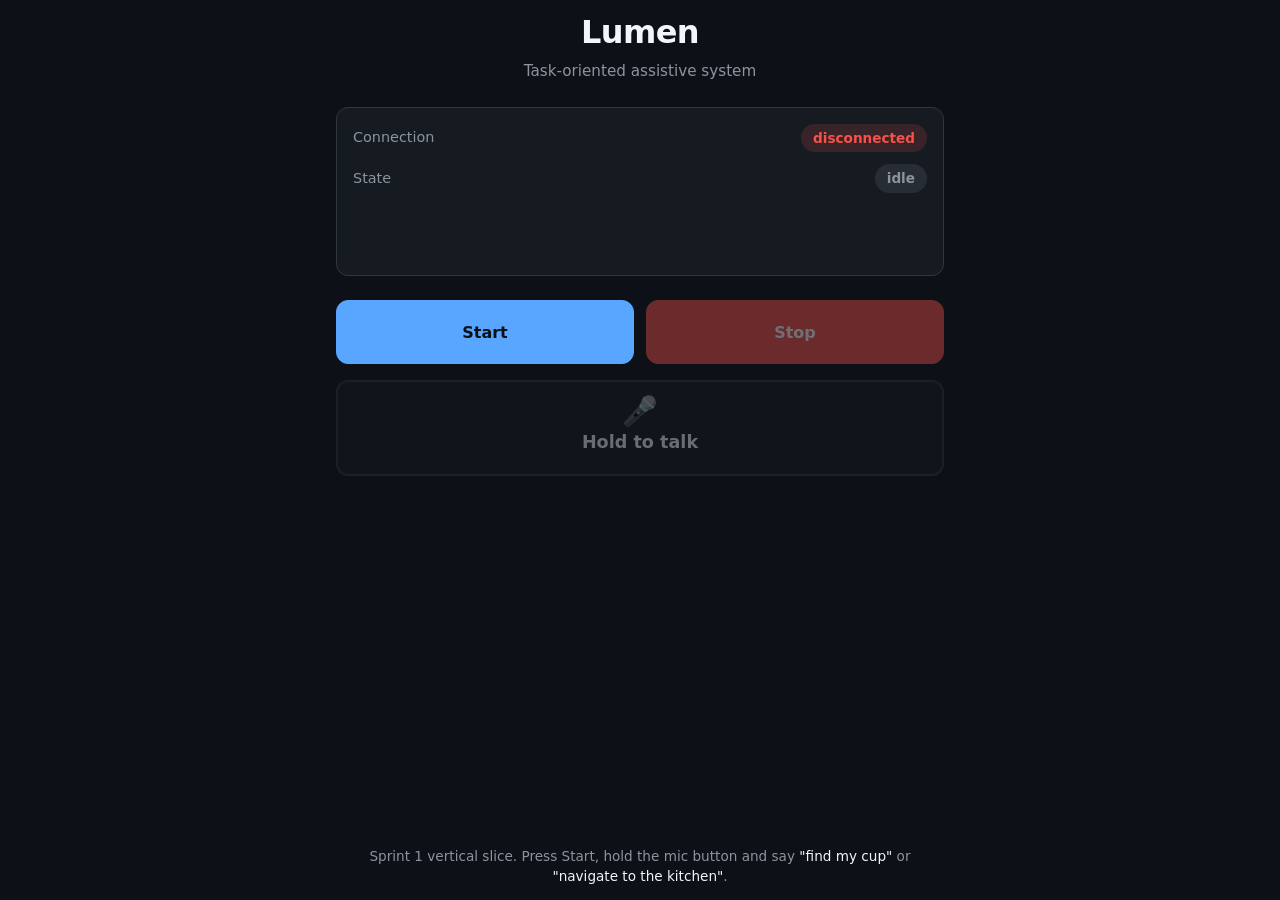
==== frontend/index.html @ 6b58550b "Initial Sprint 1 commit: monorepo, protocol, backend, frontend" ====
<!doctype html>
<html lang="en">
  <head>
    <meta charset="utf-8" />
    <meta name="viewport" content="width=device-width, initial-scale=1, viewport-fit=cover" />
    <meta name="theme-color" content="#0d1117" />
    <title>Lumen</title>
    <link rel="stylesheet" href="styles.css" />
  </head>
  <body>
    <main class="app">
      <header class="header">
        <h1 class="title">Lumen</h1>
        <p class="subtitle">Task-oriented assistive system</p>
      </header>

      <section class="status" aria-live="polite">
        <div class="status-row">
          <span class="status-label">Connection</span>
          <span id="conn-indicator" class="status-pill conn-disconnected">disconnected</span>
        </div>
        <div class="status-row">
          <span class="status-label">State</span>
          <span id="state-indicator" class="status-pill state-idle">idle</span>
        </div>
        <p id="last-transcription" class="transcription" aria-live="polite"></p>
        <p id="last-error" class="error-msg" role="alert"></p>
      </section>

      <section class="controls">
        <div class="primary-controls">
          <button id="btn-start" class="btn btn-start">Start</button>
          <button id="btn-stop" class="btn btn-stop" disabled>Stop</button>
        </div>

        <button
          id="btn-ptt"
          class="btn btn-ptt"
          disabled
          aria-label="Push to talk - hold while speaking"
        >
          <span class="ptt-icon" aria-hidden="true">&#127908;</span>
          <span class="ptt-label">Hold to talk</span>
        </button>
      </section>

      <video id="video-preview" class="video-preview" autoplay muted playsinline></video>

      <footer class="footer">
        <p>
          Sprint 1 vertical slice. Press Start, hold the mic button and say
          <em>"find my cup"</em> or <em>"navigate to the kitchen"</em>.
        </p>
      </footer>
    </main>

    <script type="module" src="js/app.js"></script>
  </body>
</html>
---- frontend/styles.css ----
/* Lumen - Sprint 1 frontend styles.
   Minimal, mobile-first, accessibility-friendly large touch targets. */

:root {
  --bg: #0d1117;
  --bg-elevated: #161b22;
  --fg: #f0f6fc;
  --fg-muted: #8b949e;
  --accent: #58a6ff;
  --accent-hover: #79b8ff;
  --danger: #f85149;
  --success: #3fb950;
  --warning: #d29922;
  --border: #30363d;
  --shadow: 0 4px 12px rgba(0, 0, 0, 0.5);
  --radius: 12px;
  --touch-target: 64px;
}

* { box-sizing: border-box; }

html, body {
  margin: 0;
  padding: 0;
  height: 100%;
  background: var(--bg);
  color: var(--fg);
  font-family: -apple-system, BlinkMacSystemFont, "Segoe UI", system-ui, sans-serif;
  font-size: 16px;
  line-height: 1.5;
  -webkit-tap-highlight-color: transparent;
  overscroll-behavior: none;
}

.app {
  max-width: 640px;
  margin: 0 auto;
  padding: env(safe-area-inset-top, 16px) 16px env(safe-area-inset-bottom, 16px);
  display: flex;
  flex-direction: column;
  gap: 24px;
  min-height: 100vh;
}

/* ---------- header ---------- */

.header {
  text-align: center;
  padding-top: 8px;
}

.title {
  margin: 0;
  font-size: 2rem;
  font-weight: 700;
  letter-spacing: -0.02em;
}

.subtitle {
  margin: 4px 0 0;
  color: var(--fg-muted);
  font-size: 0.95rem;
}

/* ---------- status panel ---------- */

.status {
  background: var(--bg-elevated);
  border: 1px solid var(--border);
  border-radius: var(--radius);
  padding: 16px;
  display: flex;
  flex-direction: column;
  gap: 12px;
}

.status-row {
  display: flex;
  justify-content: space-between;
  align-items: center;
}

.status-label {
  color: var(--fg-muted);
  font-size: 0.9rem;
}

.status-pill {
  padding: 4px 12px;
  border-radius: 999px;
  font-size: 0.85rem;
  font-weight: 600;
  font-variant-numeric: tabular-nums;
  text-transform: lowercase;
}

.conn-connected   { background: rgba(63, 185, 80, 0.15); color: var(--success); }
.conn-disconnected { background: rgba(248, 81, 73, 0.15); color: var(--danger); }
.conn-connecting  { background: rgba(210, 153, 34, 0.15); color: var(--warning); }

.state-idle          { background: rgba(139, 148, 158, 0.15); color: var(--fg-muted); }
.state-listening     { background: rgba(88, 166, 255, 0.15); color: var(--accent); }
.state-object_active { background: rgba(63, 185, 80, 0.15); color: var(--success); }
.state-nav_active    { background: rgba(63, 185, 80, 0.15); color: var(--success); }
.state-returning     { background: rgba(210, 153, 34, 0.15); color: var(--warning); }

.transcription {
  margin: 0;
  font-style: italic;
  color: var(--fg-muted);
  min-height: 1.4em;
}

.error-msg {
  margin: 0;
  color: var(--danger);
  min-height: 1.4em;
  font-size: 0.9rem;
}

/* ---------- controls ---------- */

.controls {
  display: flex;
  flex-direction: column;
  gap: 16px;
}

.primary-controls {
  display: flex;
  gap: 12px;
}

.btn {
  -webkit-appearance: none;
  appearance: none;
  border: 1px solid var(--border);
  border-radius: var(--radius);
  background: var(--bg-elevated);
  color: var(--fg);
  font-family: inherit;
  font-size: 1rem;
  font-weight: 600;
  padding: 12px 16px;
  min-height: var(--touch-target);
  cursor: pointer;
  transition: background 0.15s, transform 0.05s;
  user-select: none;
  -webkit-user-select: none;
  touch-action: manipulation;
}

.btn:active:not(:disabled) {
  transform: scale(0.98);
}

.btn:disabled {
  opacity: 0.4;
  cursor: not-allowed;
}

.btn-start { flex: 1; background: var(--accent); color: #0d1117; border-color: var(--accent); }
.btn-start:not(:disabled):hover { background: var(--accent-hover); }

.btn-stop { flex: 1; background: var(--danger); color: #fff; border-color: var(--danger); }

.btn-ptt {
  width: 100%;
  min-height: 96px;
  font-size: 1.1rem;
  display: flex;
  flex-direction: column;
  align-items: center;
  gap: 4px;
  background: var(--bg-elevated);
  border: 2px solid var(--border);
}

.btn-ptt.recording {
  background: var(--danger);
  border-color: var(--danger);
  color: #fff;
}

.ptt-icon {
  font-size: 1.8rem;
}

/* ---------- video ---------- */

.video-preview {
  width: 100%;
  aspect-ratio: 4 / 3;
  background: #000;
  border-radius: var(--radius);
  border: 1px solid var(--border);
  object-fit: cover;
  /* Hidden until camera is active. JS toggles .visible. */
  display: none;
}

.video-preview.visible {
  display: block;
}

/* ---------- footer ---------- */

.footer {
  margin-top: auto;
  text-align: center;
  color: var(--fg-muted);
  font-size: 0.85rem;
}

.footer em {
  color: var(--fg);
  font-style: normal;
  font-weight: 500;
}
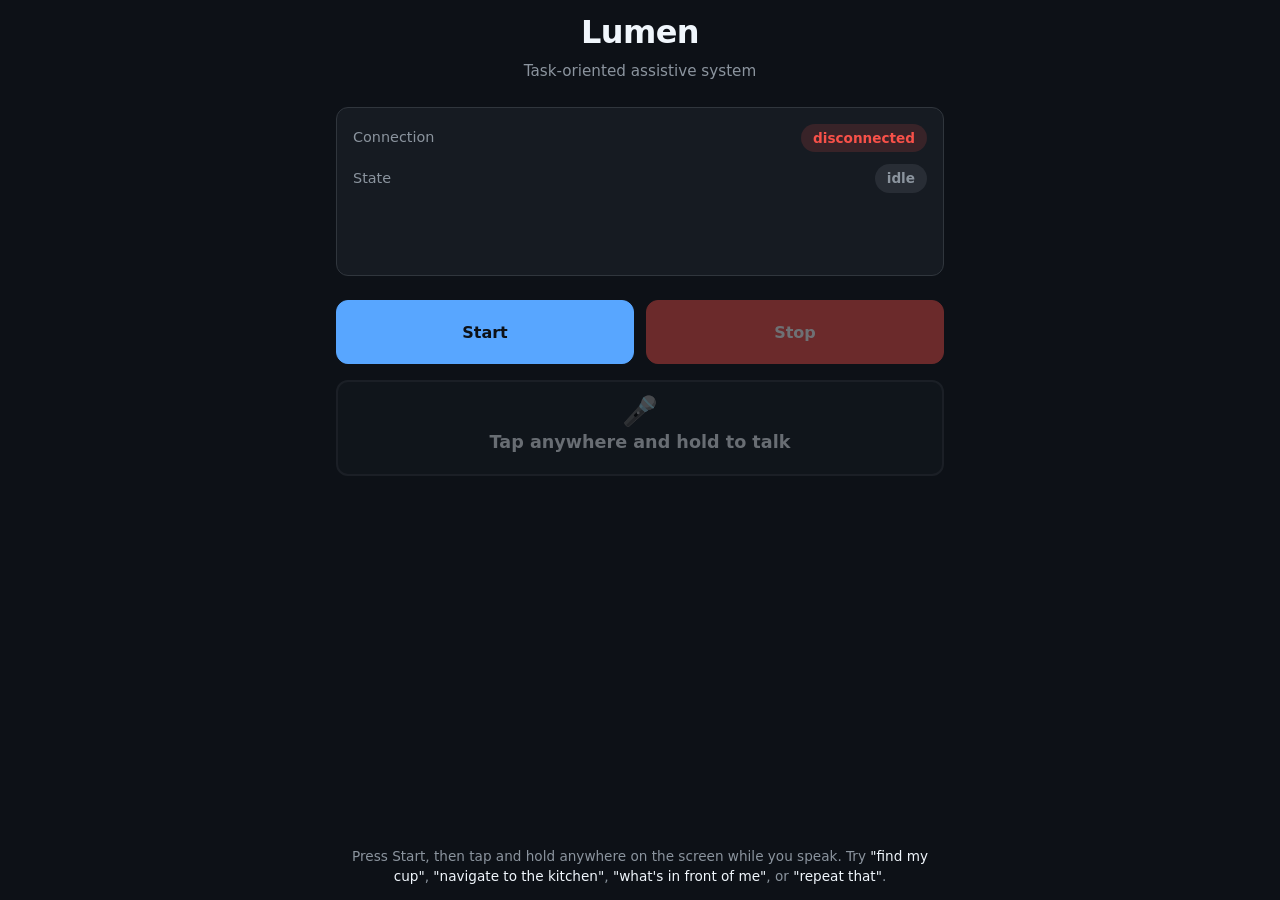
==== commit 9303fb7f: "UX + reliability sprint: tap-anywhere PTT, describe/repeat, haptics, session resume, motion-aware gu" ====
--- a/frontend/index.html
+++ b/frontend/index.html
@@ -37,10 +37,10 @@
           id="btn-ptt"
           class="btn btn-ptt"
           disabled
-          aria-label="Push to talk - hold while speaking"
+          aria-label="Push to talk - tap and hold anywhere on the screen while speaking"
         >
           <span class="ptt-icon" aria-hidden="true">&#127908;</span>
-          <span class="ptt-label">Hold to talk</span>
+          <span class="ptt-label">Tap anywhere and hold to talk</span>
         </button>
       </section>
 
@@ -48,8 +48,9 @@
 
       <footer class="footer">
         <p>
-          Sprint 1 vertical slice. Press Start, hold the mic button and say
-          <em>"find my cup"</em> or <em>"navigate to the kitchen"</em>.
+          Press Start, then tap and hold anywhere on the screen while you speak.
+          Try <em>"find my cup"</em>, <em>"navigate to the kitchen"</em>,
+          <em>"what's in front of me"</em>, or <em>"repeat that"</em>.
         </p>
       </footer>
     </main>
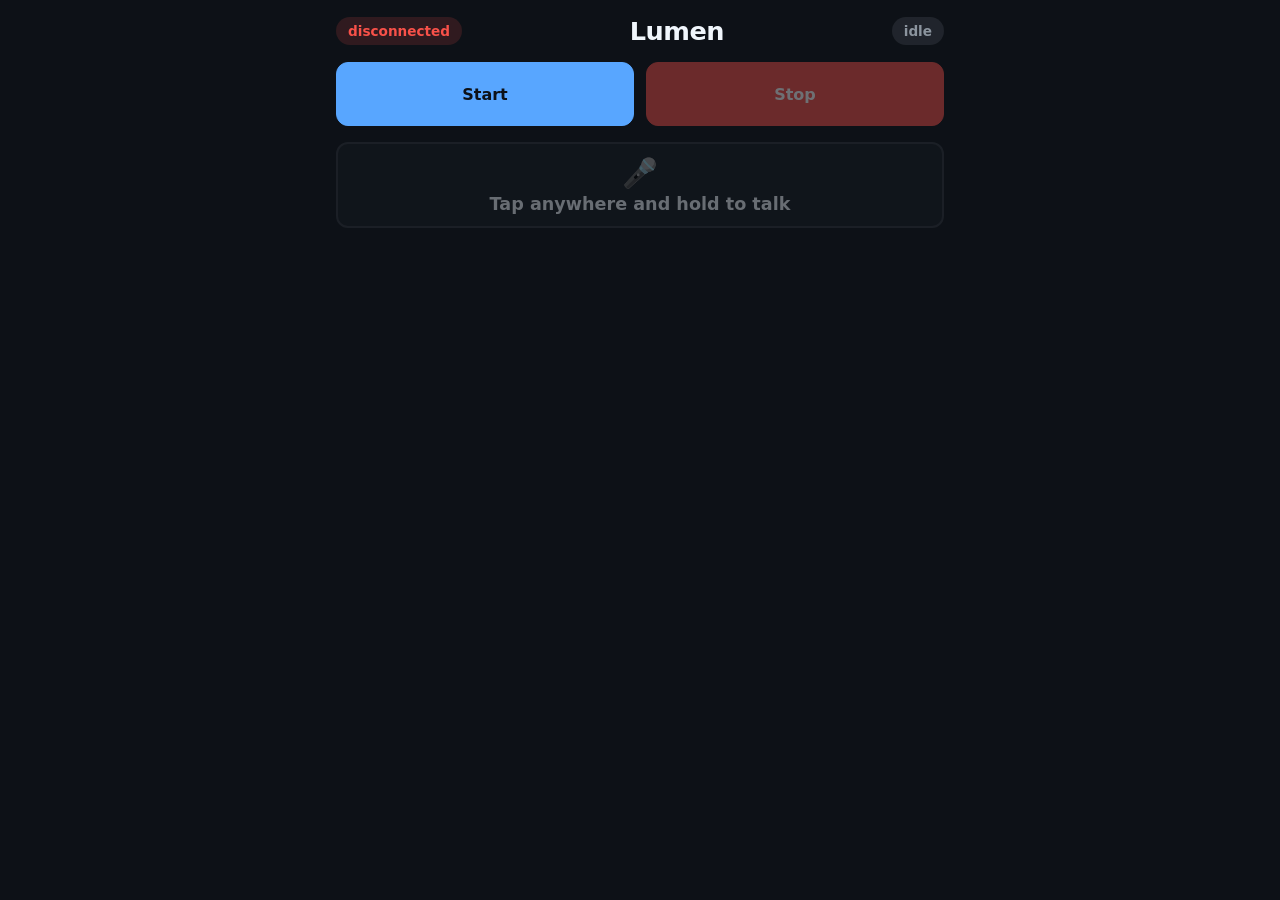
==== commit 2b66b9af: "Demo feedback round: navigation, reach, UI, and audio fixes Navigation: - Compass fix: start Heading" ====
--- a/frontend/index.html
+++ b/frontend/index.html
@@ -4,28 +4,24 @@
     <meta charset="utf-8" />
     <meta name="viewport" content="width=device-width, initial-scale=1, viewport-fit=cover" />
     <meta name="theme-color" content="#0d1117" />
+    <!-- Home-screen "web app" mode: launched from the icon, the page runs
+         fullscreen with no URL bar. Add via the browser's share sheet ->
+         "Add to Home Screen"; the plain browser tab always keeps its bar. -->
+    <meta name="apple-mobile-web-app-capable" content="yes" />
+    <meta name="mobile-web-app-capable" content="yes" />
+    <meta name="apple-mobile-web-app-status-bar-style" content="black-translucent" />
+    <meta name="apple-mobile-web-app-title" content="Lumen" />
+    <link rel="manifest" href="manifest.json" />
     <title>Lumen</title>
     <link rel="stylesheet" href="styles.css" />
   </head>
   <body>
     <main class="app">
-      <header class="header">
+      <header class="header" aria-live="polite">
+        <span id="conn-indicator" class="status-pill conn-disconnected">disconnected</span>
         <h1 class="title">Lumen</h1>
-        <p class="subtitle">Task-oriented assistive system</p>
+        <span id="state-indicator" class="status-pill state-idle">idle</span>
       </header>
-
-      <section class="status" aria-live="polite">
-        <div class="status-row">
-          <span class="status-label">Connection</span>
-          <span id="conn-indicator" class="status-pill conn-disconnected">disconnected</span>
-        </div>
-        <div class="status-row">
-          <span class="status-label">State</span>
-          <span id="state-indicator" class="status-pill state-idle">idle</span>
-        </div>
-        <p id="last-transcription" class="transcription" aria-live="polite"></p>
-        <p id="last-error" class="error-msg" role="alert"></p>
-      </section>
 
       <section class="controls">
         <div class="primary-controls">
@@ -44,15 +40,8 @@
         </button>
       </section>
 
-      <video id="video-preview" class="video-preview" autoplay muted playsinline></video>
-
-      <footer class="footer">
-        <p>
-          Press Start, then tap and hold anywhere on the screen while you speak.
-          Try <em>"find my cup"</em>, <em>"navigate to the kitchen"</em>,
-          <em>"what's in front of me"</em>, or <em>"repeat that"</em>.
-        </p>
-      </footer>
+      <video id="video-preview" class="video-preview" autoplay muted playsinline
+             aria-hidden="true"></video>
     </main>
 
     <script type="module" src="js/app.js"></script>
--- a/frontend/styles.css
+++ b/frontend/styles.css
@@ -23,6 +23,8 @@
   margin: 0;
   padding: 0;
   height: 100%;
+  /* Single-screen app: everything fits the viewport, nothing scrolls. */
+  overflow: hidden;
   background: var(--bg);
   color: var(--fg);
   font-family: -apple-system, BlinkMacSystemFont, "Segoe UI", system-ui, sans-serif;
@@ -30,59 +32,39 @@
   line-height: 1.5;
   -webkit-tap-highlight-color: transparent;
   overscroll-behavior: none;
+  /* The whole page is a push-to-talk surface: long-pressing must never
+     start a text selection or the iOS callout menu. There are no text
+     inputs, so disabling selection globally is safe. */
+  -webkit-user-select: none;
+  user-select: none;
+  -webkit-touch-callout: none;
 }
 
 .app {
   max-width: 640px;
   margin: 0 auto;
-  padding: env(safe-area-inset-top, 16px) 16px env(safe-area-inset-bottom, 16px);
+  padding: max(env(safe-area-inset-top), 12px) 16px max(env(safe-area-inset-bottom), 12px);
   display: flex;
   flex-direction: column;
-  gap: 24px;
-  min-height: 100vh;
+  gap: 12px;
+  height: 100vh;   /* fallback */
+  height: 100dvh;  /* tracks the real visible viewport under browser chrome */
 }
 
-/* ---------- header ---------- */
+/* ---------- header (title flanked by the two status pills) ---------- */
 
 .header {
-  text-align: center;
-  padding-top: 8px;
+  display: flex;
+  align-items: center;
+  justify-content: space-between;
+  gap: 8px;
 }
 
 .title {
   margin: 0;
-  font-size: 2rem;
+  font-size: 1.6rem;
   font-weight: 700;
   letter-spacing: -0.02em;
-}
-
-.subtitle {
-  margin: 4px 0 0;
-  color: var(--fg-muted);
-  font-size: 0.95rem;
-}
-
-/* ---------- status panel ---------- */
-
-.status {
-  background: var(--bg-elevated);
-  border: 1px solid var(--border);
-  border-radius: var(--radius);
-  padding: 16px;
-  display: flex;
-  flex-direction: column;
-  gap: 12px;
-}
-
-.status-row {
-  display: flex;
-  justify-content: space-between;
-  align-items: center;
-}
-
-.status-label {
-  color: var(--fg-muted);
-  font-size: 0.9rem;
 }
 
 .status-pill {
@@ -103,20 +85,6 @@
 .state-object_active { background: rgba(63, 185, 80, 0.15); color: var(--success); }
 .state-nav_active    { background: rgba(63, 185, 80, 0.15); color: var(--success); }
 .state-returning     { background: rgba(210, 153, 34, 0.15); color: var(--warning); }
-
-.transcription {
-  margin: 0;
-  font-style: italic;
-  color: var(--fg-muted);
-  min-height: 1.4em;
-}
-
-.error-msg {
-  margin: 0;
-  color: var(--danger);
-  min-height: 1.4em;
-  font-size: 0.9rem;
-}
 
 /* ---------- controls ---------- */
 
@@ -166,7 +134,7 @@
 
 .btn-ptt {
   width: 100%;
-  min-height: 96px;
+  min-height: 72px;
   font-size: 1.1rem;
   display: flex;
   flex-direction: column;
@@ -190,7 +158,11 @@
 
 .video-preview {
   width: 100%;
-  aspect-ratio: 4 / 3;
+  /* Fill whatever height is left after header + controls — the preview is
+     for sighted helpers/demo audiences, so make it dominant. min-height: 0
+     lets it shrink instead of forcing the page to scroll. */
+  flex: 1 1 auto;
+  min-height: 0;
   background: #000;
   border-radius: var(--radius);
   border: 1px solid var(--border);
@@ -202,18 +174,3 @@
 .video-preview.visible {
   display: block;
 }
-
-/* ---------- footer ---------- */
-
-.footer {
-  margin-top: auto;
-  text-align: center;
-  color: var(--fg-muted);
-  font-size: 0.85rem;
-}
-
-.footer em {
-  color: var(--fg);
-  font-style: normal;
-  font-weight: 500;
-}
